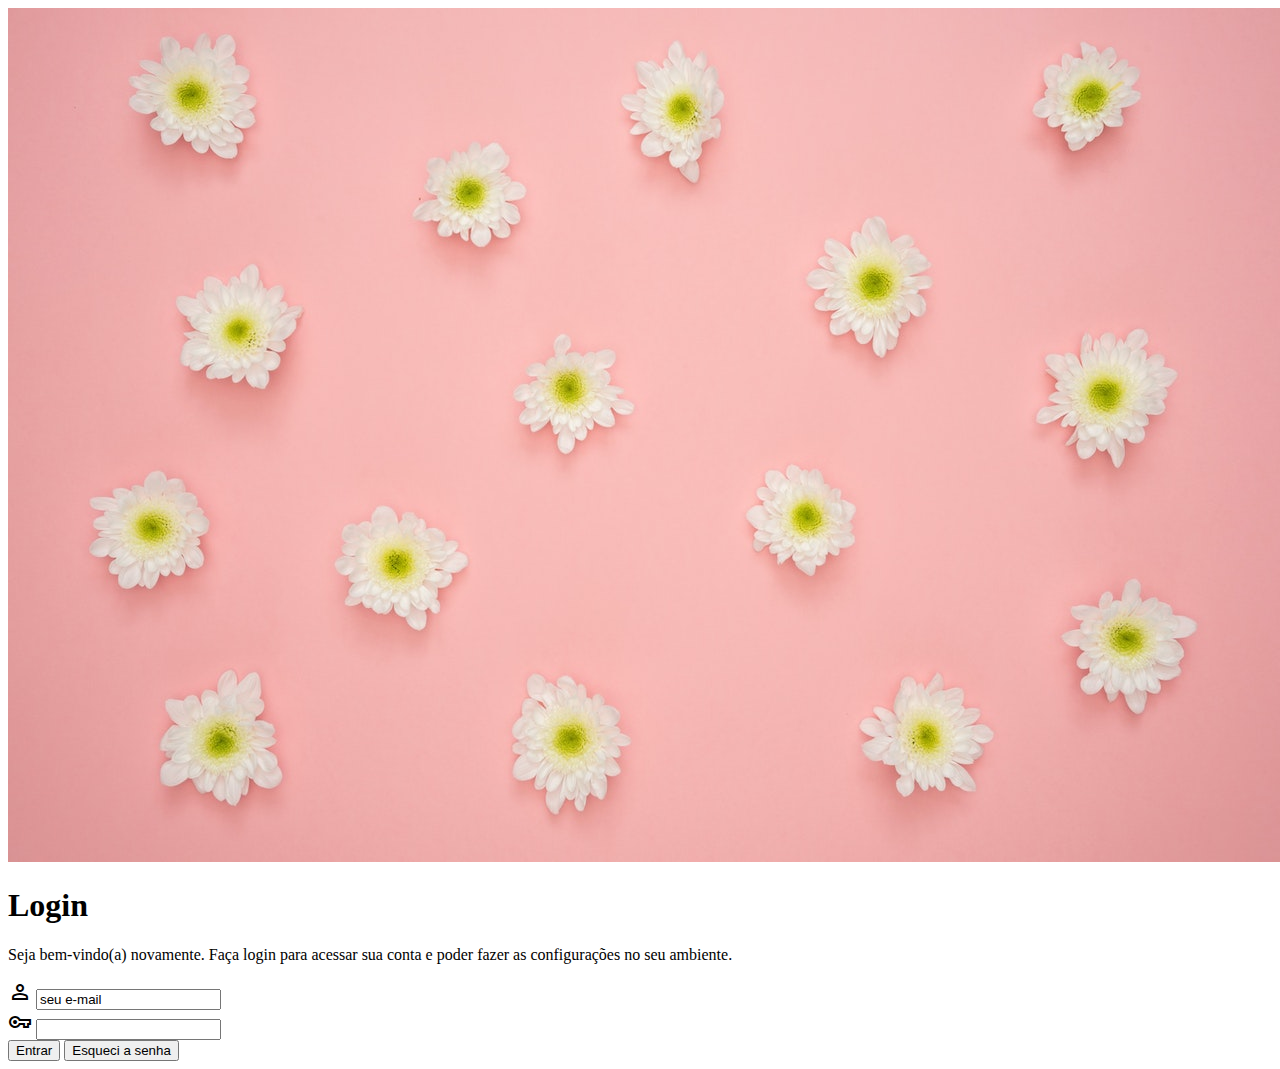
==== loginflex.html @ 6133cb57 "projeto com flexbox" ====
<!DOCTYPE html>
<html lang="pt-br">
<head>
    <meta charset="UTF-8">
    <meta name="viewport" content="width=device-width, initial-scale=1.0">
    <title>Login</title>
    <link rel="stylesheet" href="esilos/media-query.css">
    <link rel="stylesheet" href="https://fonts.googleapis.com/css2?family=Material+Symbols+Outlined:opsz,wght,FILL,GRAD@48,400,0,0" /> <!--codigo do icon representando o usuario-->
    <link rel="stylesheet" href="https://fonts.googleapis.com/css2?family=Material+Symbols+Outlined:opsz,wght,FILL,GRAD@48,400,0,0" /> <!--codigo do icon da chave-->
</head>
<body>
    <div id="container"> <!--não tenho certeza se o body pode ser flex, então adicionei uma div para ser o container-->
        <main>
            <section id="login">
                <div id="imagem">
        <img src="imagens/flores.jpg" alt="fundo-flores">
                </div>
                <div id="formulario">
                    <h1>Login</h1>
                    <p>Seja bem-vindo(a) novamente. Faça login para acessar sua conta e poder fazer as configurações no seu ambiente.</p>
                    <form action="login.php" method="post">
                       
                 <div class="form">
                    <span class="material-symbols-outlined">person</span> <!--icon usuario-->
                    <input type="email" name="email" id="emailuser" value="seu e-mail" >
                 </div>


                    <div class="form">
                        <span class="material-symbols-outlined"> vpn_key </span> <!--icon chave-->
                        <input type="password" name="senha" id="senhauser">
                    </div>


                    <div id="box-enviar">
                        <input type="button" value="Entrar" class="enviar">
                        <input type="button" value="Esqueci a senha" class="enviar" id="esque">
                       
                    </div>
                    </form>
                </div>
            </section>
        </main>
    </div>
</body>
</html>
---- esilos/media-query.css ----
@charset "UTF-8";
/* Todas as demais mídias */

/* Typical Device Breakpoints
------------------------------
Pequenas Telas: até 600px
Celular: de 600px até 768px
Tablet: 768px até 992px
Desktop: 992px até 1200px
Grandes telas: acima de 1200px
*/
/*celular*/
@media screen and (min-width:200px) and (max-width:768px) {
    *{
        margin: 0px;
    }

    body {
        background-color: #5f2c82;
    
    }

    #container{
        display: flex;
        justify-content: center;

    }

    main{
        background-color: white;
        margin: 8%;
        height: 510px; /*altura*/
        width: 250px; /*largura*/
        border-radius: 15px;
    }

    #login{
        margin: 0px;
    }

    #imagem > img {
        height: 195px;
        width: 250px;
        border-radius: 12px 12px 0px 0px ;
    
    } 
 /* butoes do formularoe */
    #formulario > h1 {
        text-align: center;
    }

    #formulario > p {
        text-align: left;
    }

    
    
   /* butao de enviar o email e a senha*/
    .form{
        background-color:#5f2c82 ;
        margin: 10px;
        height: 40px;
        border-radius: 7px;
        display: flex;
        gap: 2px;
    }

    .form > input {
        background-color: #77f0eccb;
        margin: 3px;
        height: 30px;
        width: 187px;
        border-radius: 8px;
        border-color: #49a09d;
       
        
    }

    .material-symbols-outlined{ /*icons*/
        color: white;
        size: 10px;
    }
     
    /* butoes 'entrar' e 'esqueci a senha' */

    #box-enviar{
        display: flex;
        flex-direction: column;
        align-items: center;
        gap: 2px;
    }

    .enviar {
        background-color: #49a09d;
        color: white;
        text-align: center;
        height: 42px;
        width: 228px;
        border-radius: 8px;
        border-color: #49a09d;
        box-shadow: white;
    
        
    }

    .enviar:hover{
        background-color: aqua;
    }

    #esque{
        background-color: white;
        color: #009792;
    }

    #esque:hover{
        background-color: aquamarine;
    }
}

@media  screen and (min-width:769px) and (max-width:999px) {
    body{
        background-color: pink;
    }
}
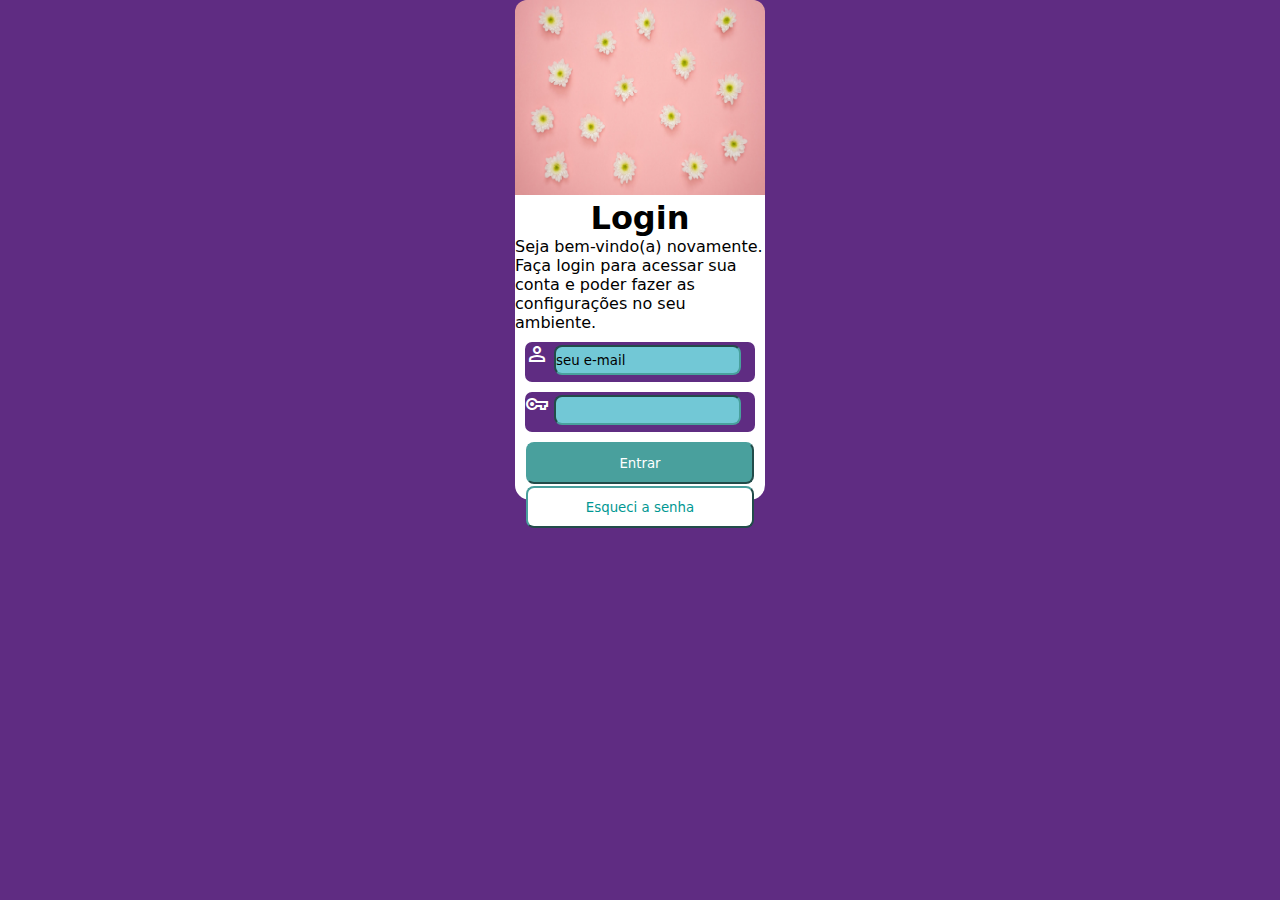
==== commit 0642099f: "atualização02" ====
--- a/loginflex.html
+++ b/loginflex.html
@@ -9,7 +9,6 @@
     <link rel="stylesheet" href="https://fonts.googleapis.com/css2?family=Material+Symbols+Outlined:opsz,wght,FILL,GRAD@48,400,0,0" /> <!--codigo do icon da chave-->
 </head>
 <body>
-    <div id="container"> <!--não tenho certeza se o body pode ser flex, então adicionei uma div para ser o container-->
         <main>
             <section id="login">
                 <div id="imagem">
@@ -41,7 +40,7 @@
                 </div>
             </section>
         </main>
-    </div>
+   
 </body>
 </html>
 
--- a/esilos/media-query.css
+++ b/esilos/media-query.css
@@ -10,32 +10,41 @@
 Grandes telas: acima de 1200px
 */
 /*celular*/
-@media screen and (min-width:200px) and (max-width:768px) {
+/*@media screen and (min-width:200px) and (max-width:768px)*/ 
     *{
+        font-family: system-ui, -apple-system, BlinkMacSystemFont, 'Segoe UI', Roboto, Oxygen, Ubuntu, Cantarell, 'Open Sans', 'Helvetica Neue', sans-serif;
+        padding: 0px;
         margin: 0px;
+        box-sizing: border-box;
     }
 
     body {
         background-color: #5f2c82;
+        height: 100vh;
+        width: 100vh;
     
     }
 
-    #container{
-        display: flex;
-        justify-content: center;
 
-    }
 
     main{
-        background-color: white;
-        margin: 8%;
-        height: 510px; /*altura*/
-        width: 250px; /*largura*/
-        border-radius: 15px;
+        display: flex;
+        width: 100vw;
+
+        justify-content: center;
+        
+    
+       
     }
 
     #login{
+        background-color: white;
+        border-radius: 15px;
+        height: 500px; /*altura*/
+        width: 250px; /*largura*/
         margin: 0px;
+        align-items: center;
+       
     }
 
     #imagem > img {
@@ -115,7 +124,7 @@
     #esque:hover{
         background-color: aquamarine;
     }
-}
+
 
 @media  screen and (min-width:769px) and (max-width:999px) {
     body{
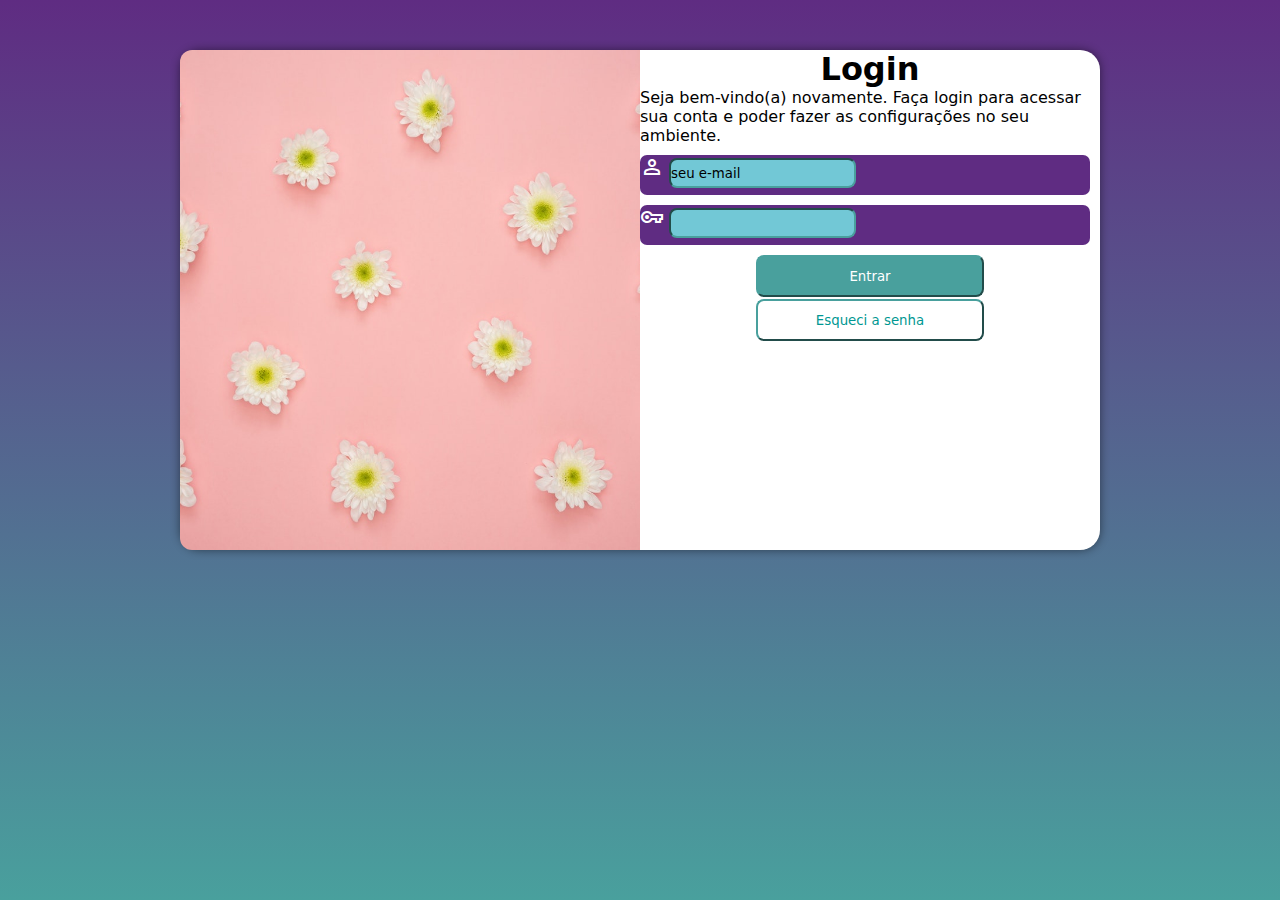
==== commit bd7bf22d: "telas tablet, telas grandes" ====
--- a/loginflex.html
+++ b/loginflex.html
@@ -4,7 +4,9 @@
     <meta charset="UTF-8">
     <meta name="viewport" content="width=device-width, initial-scale=1.0">
     <title>Login</title>
-    <link rel="stylesheet" href="esilos/media-query.css">
+    <link rel="stylesheet" href="estilosflex/estilo.css">
+    <link rel="stylesheet" href="estilosflex/medias-query.css">
+
     <link rel="stylesheet" href="https://fonts.googleapis.com/css2?family=Material+Symbols+Outlined:opsz,wght,FILL,GRAD@48,400,0,0" /> <!--codigo do icon representando o usuario-->
     <link rel="stylesheet" href="https://fonts.googleapis.com/css2?family=Material+Symbols+Outlined:opsz,wght,FILL,GRAD@48,400,0,0" /> <!--codigo do icon da chave-->
 </head>
--- a/estilosflex/estilo.css
+++ b/estilosflex/estilo.css
@@ -0,0 +1,128 @@
+@charset "UTF-8";
+/* Media telas pequenas e celulares*/
+
+/* Typical Device Breakpoints
+------------------------------
+Pequenas Telas: até 600px
+Celular: de 600px até 768px
+Tablet: 768px até 992px
+Desktop: 992px até 1200px
+Grandes telas: acima de 1200px
+*/
+
+    *{
+        font-family: system-ui, -apple-system, BlinkMacSystemFont, 'Segoe UI', Roboto, Oxygen, Ubuntu, Cantarell, 'Open Sans', 'Helvetica Neue', sans-serif;
+        padding: 0px;
+        margin: 0px;
+        box-sizing: border-box;
+    }
+
+    body {
+        background-color: #5f2c82;
+        height: 100vh;
+        width: 100vh;
+    
+    }
+
+
+
+    main{
+        display: flex;
+        width: 100vw;
+
+        justify-content: center;
+
+       
+    }
+
+    #login{
+        background-color: white;
+        height: 500px; /*altura*/
+        width: 250px; /*largura*/
+        margin: 50px;
+        border-radius: 20px;
+        box-shadow: 0px 0px 10px rgba(0, 0, 0, 0.473);
+        align-items: center;
+
+        transition: width .3s, height .3s;
+    transition-timing-function: ease; /* pequena animação*/
+    }
+
+    #imagem > img {
+        height: 195px;
+        width: 250px;
+        border-radius: 12px 12px 0px 0px ;
+    
+    } 
+ /* butoes do formularoe */
+    #formulario > h1 {
+        text-align: center;
+    }
+
+    #formulario > p {
+        text-align: left;
+    }
+
+    
+    
+   /* butao de enviar o email e a senha*/
+    .form{
+        background-color:#5f2c82 ;
+        margin: 10px;
+        height: 40px;
+        border-radius: 7px;
+        display: flex;
+        gap: 2px;
+    }
+
+    .form > input {
+        background-color: #77f0eccb;
+        margin: 3px;
+        height: 30px;
+        width: 187px;
+        border-radius: 8px;
+        border-color: #49a09d;
+       
+        
+    }
+
+    .material-symbols-outlined{ /*icons*/
+        color: white;
+        size: 10px;
+    }
+     
+    /* butoes 'entrar' e 'esqueci a senha' */
+
+    #box-enviar{
+        display: flex;
+        flex-direction: column;
+        align-items: center;
+        gap: 2px;
+    }
+
+    .enviar {
+        background-color: #49a09d;
+        color: white;
+        text-align: center;
+        height: 42px;
+        width: 228px;
+        border-radius: 8px;
+        border-color: #49a09d;
+        box-shadow: white;
+    
+        
+    }
+
+    .enviar:hover{
+        background-color: aqua;
+    }
+
+    #esque{
+        background-color: white;
+        color: #009792;
+    }
+
+    #esque:hover{
+        background-color: aquamarine;
+    }
+
--- a/estilosflex/medias-query.css
+++ b/estilosflex/medias-query.css
@@ -0,0 +1,67 @@
+@charset "UTF-8";
+
+/*VERSÃO PARA TABLET*/
+
+@media screen and (min-width:768px) and (max-width: 992px) {
+    body, html{
+        background-image: linear-gradient(to top, #49a09d, #5f2c82);
+    }
+    
+    section#login {
+        width: 80vw; /*80% da largura da tela */
+        margin:55px;
+    
+    }
+    
+    div#imagem{
+        display: block;
+        width: 200px;
+        height: 500px;
+        float: left;
+
+    }
+
+    div#imagem > img {
+        object-fit: cover; /* redimensionando para que não deixe nem um espaço vazio*/
+        width: 200px;
+        height: 500px;
+        border-radius: 12px 0px 0px 12px;
+        
+       
+    }
+
+    div#formulario {
+    width: 70vw;
+    }
+}
+
+/* VERSÃO TELAS GRANDES */
+
+@media screen and (min-width:993px) {
+    body, html{
+        background-image: linear-gradient(to top, #49a09d, #5f2c82);
+    }
+
+    section#login {
+        width: 920px;
+    }
+
+    div#imagem{
+        display: block;
+        width: 50%;
+        float: left;
+        
+
+    }
+
+    div#imagem > img {
+        object-fit: cover; /* redimensionando para que não deixe nem um espaço vazio*/
+        width: 460px;
+        height: 500px;
+        border-radius: 12px 0px 0px 12px;
+       
+    }
+
+
+}
+
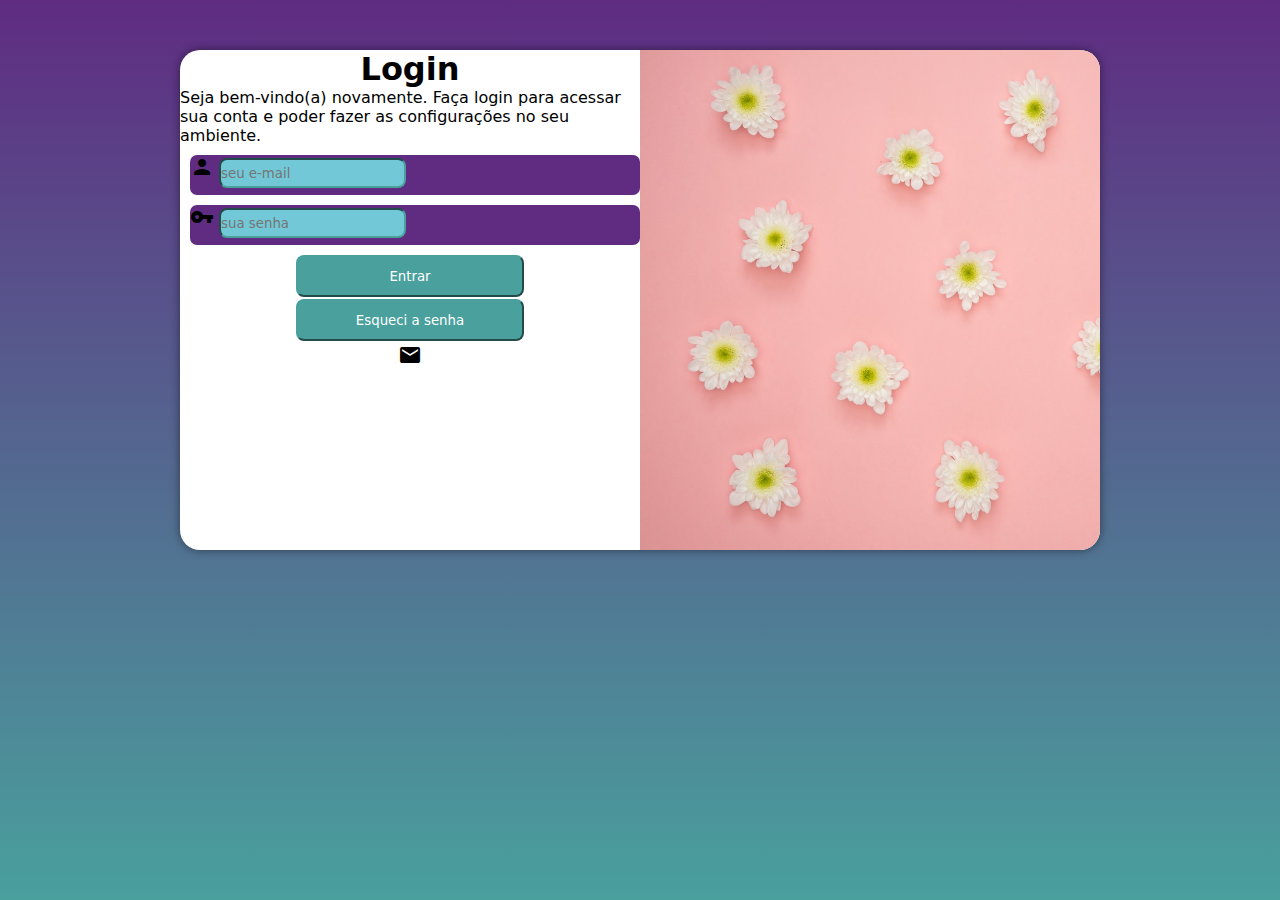
==== commit e6aef933: "correções" ====
--- a/loginflex.html
+++ b/loginflex.html
@@ -7,35 +7,37 @@
     <link rel="stylesheet" href="estilosflex/estilo.css">
     <link rel="stylesheet" href="estilosflex/medias-query.css">
 
-    <link rel="stylesheet" href="https://fonts.googleapis.com/css2?family=Material+Symbols+Outlined:opsz,wght,FILL,GRAD@48,400,0,0" /> <!--codigo do icon representando o usuario-->
-    <link rel="stylesheet" href="https://fonts.googleapis.com/css2?family=Material+Symbols+Outlined:opsz,wght,FILL,GRAD@48,400,0,0" /> <!--codigo do icon da chave-->
+    <link href="https://fonts.googleapis.com/icon?family=Material+Icons" rel="stylesheet"> <!--codigo para acessar os icons do google-->
 </head>
 <body>
         <main>
             <section id="login">
+
                 <div id="imagem">
-        <img src="imagens/flores.jpg" alt="fundo-flores">
+        <!--imagem de fundo-->
                 </div>
+
                 <div id="formulario">
                     <h1>Login</h1>
                     <p>Seja bem-vindo(a) novamente. Faça login para acessar sua conta e poder fazer as configurações no seu ambiente.</p>
-                    <form action="login.php" method="post">
-                       
-                 <div class="form">
-                    <span class="material-symbols-outlined">person</span> <!--icon usuario-->
-                    <input type="email" name="email" id="emailuser" value="seu e-mail" >
+                    <form action="login.php" method="post" autocomplete="on">
+                       <!--campo do email-->
+                 <div class="form"> 
+                    <span class="material-icons">person</span> <!--icon usuario-->
+                    <input type="email" name="email" id="emailuser" placeholder="seu e-mail" autocomplete="email" required maxlength="30" >
+
                  </div>
 
-
+                 <!--campo do senhas-->
                     <div class="form">
-                        <span class="material-symbols-outlined"> vpn_key </span> <!--icon chave-->
-                        <input type="password" name="senha" id="senhauser">
+                        <span class="material-icons">vpn_key</span> <!--icon chave-->
+                        <input type="password" name="senha" id="senhauser" placeholder="sua senha" autocomplete="current-password" required minlength="6" maxlength="8" >
                     </div>
 
-
-                    <div id="box-enviar">
+                    <!--campo dos botoes-->
+                    <div id="botoes">
                         <input type="button" value="Entrar" class="enviar">
-                        <input type="button" value="Esqueci a senha" class="enviar" id="esque">
+                        <input type="button" value="Esqueci a senha" class="enviar" id="esqueci" > <span class="material-icons">mail</span>
                        
                     </div>
                     </form>
--- a/estilosflex/estilo.css
+++ b/estilosflex/estilo.css
@@ -18,9 +18,9 @@
     }
 
     body {
-        background-color: #5f2c82;
+        background-color: #5f2c82 ;
         height: 100vh;
-        width: 100vh;
+        width: 100vw;
     
     }
 
@@ -35,7 +35,7 @@
        
     }
 
-    #login{
+    section#login{
         background-color: white;
         height: 500px; /*altura*/
         width: 250px; /*largura*/
@@ -48,12 +48,15 @@
     transition-timing-function: ease; /* pequena animação*/
     }
 
-    #imagem > img {
+    #imagem {
+        background:#5f2c82 url(../imagens/flores.jpg);
+        background-size: cover;
         height: 195px;
         width: 250px;
         border-radius: 12px 12px 0px 0px ;
     
     } 
+
  /* butoes do formularoe */
     #formulario > h1 {
         text-align: center;
@@ -86,14 +89,10 @@
         
     }
 
-    .material-symbols-outlined{ /*icons*/
-        color: white;
-        size: 10px;
-    }
      
     /* butoes 'entrar' e 'esqueci a senha' */
 
-    #box-enviar{
+    #botoes{
         display: flex;
         flex-direction: column;
         align-items: center;
--- a/estilosflex/medias-query.css
+++ b/estilosflex/medias-query.css
@@ -1,5 +1,5 @@
 @charset "UTF-8";
-
+/* css da versao que tem flexbox */
 /*VERSÃO PARA TABLET*/
 
 @media screen and (min-width:768px) and (max-width: 992px) {
@@ -15,19 +15,12 @@
     
     div#imagem{
         display: block;
+        background-image: url(../imagens/flores.jpg);
         width: 200px;
         height: 500px;
         float: left;
-
-    }
-
-    div#imagem > img {
-        object-fit: cover; /* redimensionando para que não deixe nem um espaço vazio*/
-        width: 200px;
-        height: 500px;
-        border-radius: 12px 0px 0px 12px;
+        border-radius: 20px 0px 0px 20px;
         
-       
     }
 
     div#formulario {
@@ -47,20 +40,13 @@
     }
 
     div#imagem{
-        display: block;
-        width: 50%;
-        float: left;
+        width: 460px;
+        height: 500px;
+        float: right;
+        border-radius: 0px 20px 20px 0px;
         
-
     }
 
-    div#imagem > img {
-        object-fit: cover; /* redimensionando para que não deixe nem um espaço vazio*/
-        width: 460px;
-        height: 500px;
-        border-radius: 12px 0px 0px 12px;
-       
-    }
 
 
 }
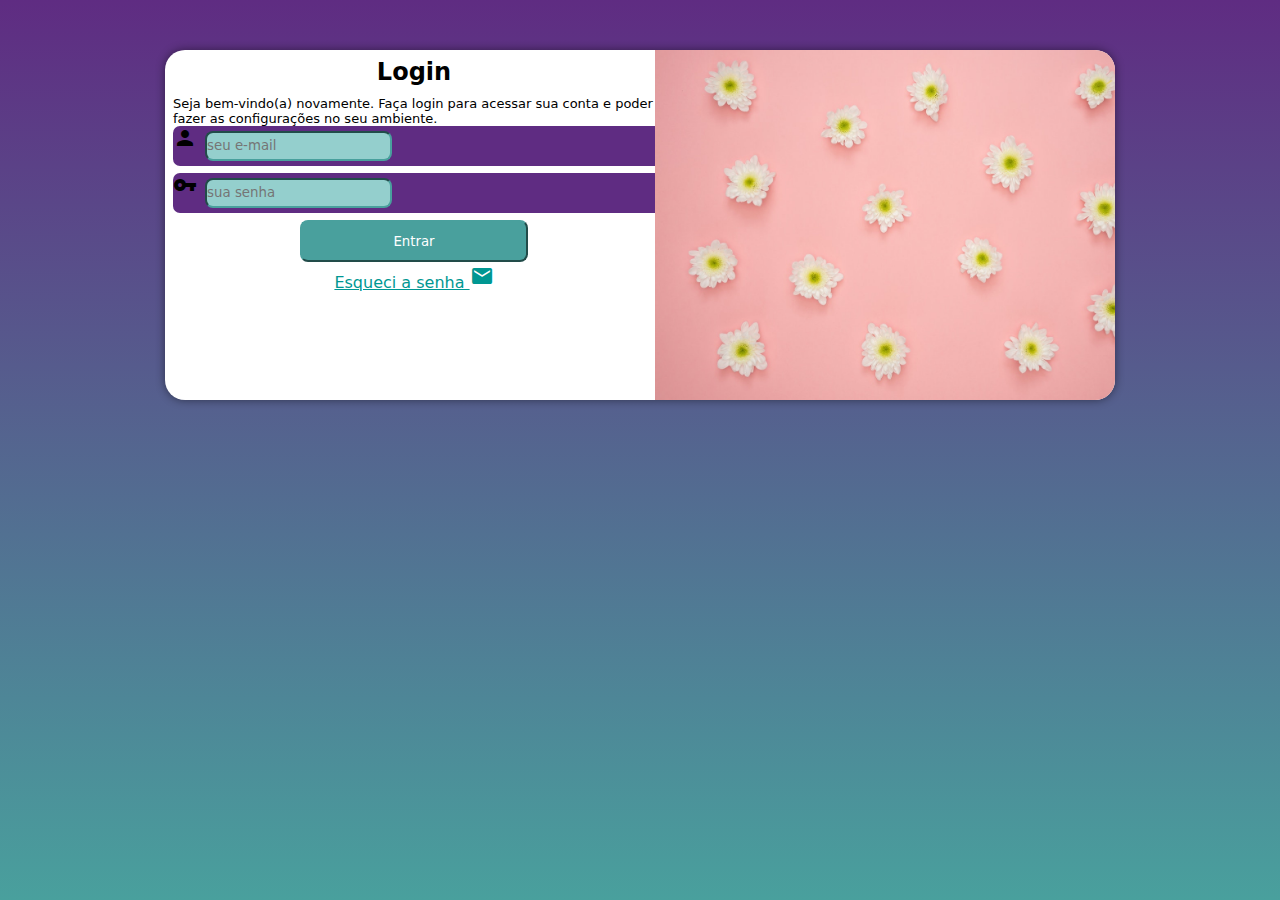
==== commit 1890f0d9: "Aplicando estilo ao formulário de login" ====
--- a/loginflex.html
+++ b/loginflex.html
@@ -36,8 +36,10 @@
 
                     <!--campo dos botoes-->
                     <div id="botoes">
-                        <input type="button" value="Entrar" class="enviar">
-                        <input type="button" value="Esqueci a senha" class="enviar" id="esqueci" > <span class="material-icons">mail</span>
+                        <input type="button" value="Entrar" id="entrar">
+                        <a href="#" id="esqueci"> 
+                            Esqueci a senha <span class="material-icons">mail</span>
+                        </a>
                        
                     </div>
                     </form>
--- a/estilosflex/estilo.css
+++ b/estilosflex/estilo.css
@@ -25,7 +25,6 @@
     }
 
 
-
     main{
         display: flex;
         width: 100vw;
@@ -37,7 +36,7 @@
 
     section#login{
         background-color: white;
-        height: 500px; /*altura*/
+        height: 515px; /*altura*/
         width: 250px; /*largura*/
         margin: 50px;
         border-radius: 20px;
@@ -57,13 +56,22 @@
     
     } 
 
- /* butoes do formularoe */
+ /* texto formulario */
+
+    #formulario {
+        margin: 8px;
+    }
     #formulario > h1 {
+        font-size: 24px;
         text-align: center;
+        margin-bottom: 10px;
+        
+        
     }
 
     #formulario > p {
-        text-align: left;
+        font-size: 13px;
+    
     }
 
     
@@ -71,15 +79,15 @@
    /* butao de enviar o email e a senha*/
     .form{
         background-color:#5f2c82 ;
-        margin: 10px;
+        margin-bottom: 7px;
         height: 40px;
         border-radius: 7px;
-        display: flex;
+       
         gap: 2px;
     }
 
     .form > input {
-        background-color: #77f0eccb;
+        background-color: #94CFCD;
         margin: 3px;
         height: 30px;
         width: 187px;
@@ -97,9 +105,11 @@
         flex-direction: column;
         align-items: center;
         gap: 2px;
+        
     }
 
-    .enviar {
+    /* botão Entrar */
+    #entrar{
         background-color: #49a09d;
         color: white;
         text-align: center;
@@ -108,20 +118,22 @@
         border-radius: 8px;
         border-color: #49a09d;
         box-shadow: white;
-    
         
     }
 
-    .enviar:hover{
-        background-color: aqua;
+    #entrar:hover{
+        background-color: #2d6462
+    }
+    
+/* botão esqueci minha senha*/
+
+    #esqueci{
+        background-color: white;
+        color: #009792;
+        ;
     }
 
-    #esque{
-        background-color: white;
-        color: #009792;
+    #esqueci:hover{
+        background-color: #6cd3cf;
     }
 
-    #esque:hover{
-        background-color: aquamarine;
-    }
-
--- a/estilosflex/medias-query.css
+++ b/estilosflex/medias-query.css
@@ -8,7 +8,8 @@
     }
     
     section#login {
-        width: 80vw; /*80% da largura da tela */
+        width: 780px; 
+        height: 280px;
         margin:55px;
     
     }
@@ -17,7 +18,7 @@
         display: block;
         background-image: url(../imagens/flores.jpg);
         width: 200px;
-        height: 500px;
+        height: 280px;
         float: left;
         border-radius: 20px 0px 0px 20px;
         
@@ -36,12 +37,13 @@
     }
 
     section#login {
-        width: 920px;
+        width: 950px;
+        height: 350px;
     }
 
     div#imagem{
         width: 460px;
-        height: 500px;
+        height: 350px;
         float: right;
         border-radius: 0px 20px 20px 0px;
         
